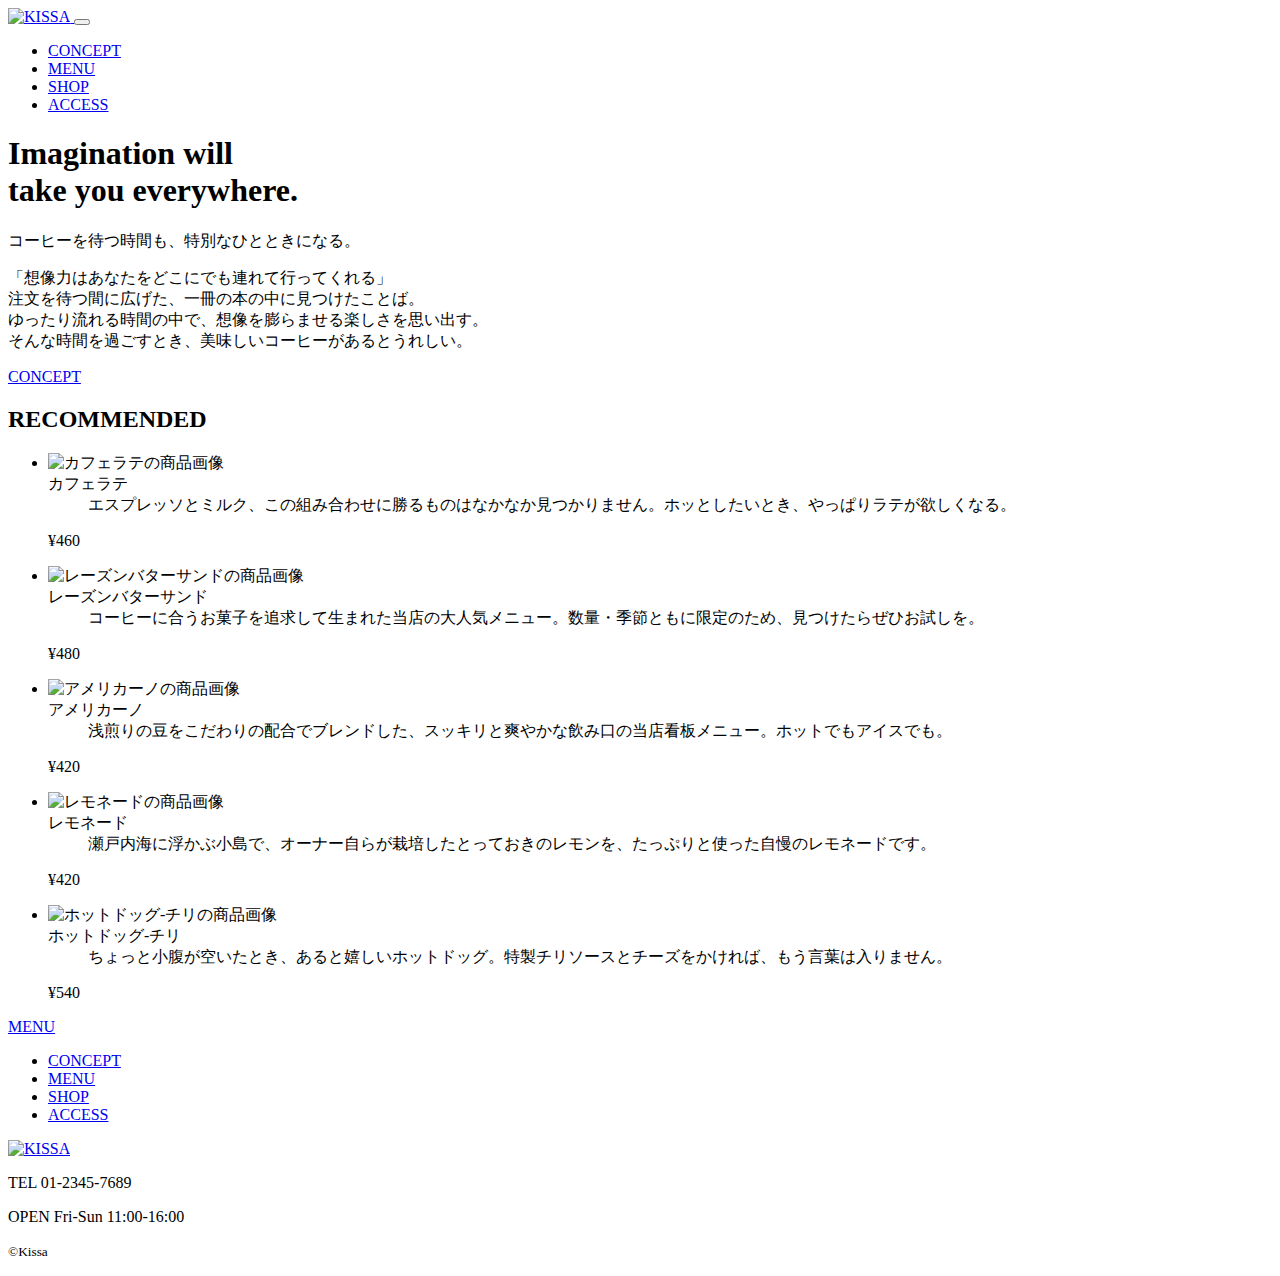
==== index.html @ a7a63be8 "Create index.html" ====
<!DOCTYPE html>
<html>

<head>
  <meta charset="utf-8">
  <title>KISSA official website</title>
  <meta name="description" content="自家焙煎したコーヒーと、思わず長居したくなるような居心地の良い空間を提供するカフェ「KISSA」のウェブサイトです。">
  <meta name="viewport" content="width=device-width">
  <script src="./js/toggle-menu.js"></script>
  <link rel="stylesheet" href="./css/common.css">
  <link rel="stylesheet" href="./css/index.css">
  <link rel="preconnect" href="https://fonts.googleapis.com">
  <link rel="preconnect" href="https://fonts.gstatic.com" crossorigin>
  <link href="https://fonts.googleapis.com/css2?family=DotGothic16&family=Montserrat:wght@700&display=swap"
    rel="stylesheet">
</head>

<body>
  <!-- headerここから -->
  <header class="header">
    <div class="header-inner">
      <a class="header-logo" href="./index.html">
        <img src="./images/common/logo-header.png" alt="KISSA">
      </a>
      <button class="toggle-menu-button"></button>
      <div class="header-site-menu">
        <nav class="site-menu">
          <ul>
            <li><a href="./concept.html">CONCEPT</a></li>
            <li><a href="./menu.html">MENU</a></li>
            <li><a href="./shop.html">SHOP</a></li>
            <li><a href="./access.html">ACCESS</a></li>
          </ul>
        </nav>
      </div>
    </div>
  </header>
  <!-- headerここまで -->

  <!-- mainここから -->
  <main class="main">
    <div class="first-view">
      <div class="first-view-text">
        <h1>Imagination will <br> take you everywhere.</h1>
        <p>コーヒーを待つ時間も、特別なひとときになる。</p>
      </div>
    </div>
    <div class="lead">
      <p>
        「想像力はあなたをどこにでも連れて行ってくれる」<br>注文を待つ間に広げた、一冊の本の中に見つけたことば。<br>ゆったり流れる時間の中で、想像を膨らませる楽しさを思い出す。<br>そんな時間を過ごすとき、美味しいコーヒーがあるとうれしい。
      </p>
      <div class="link-button-area">
        <a class="link-button" href="./concept.html">CONCEPT</a>
      </div>
    </div>
    <div class="recommended">
      <h2>RECOMMENDED</h2>
      <ul class="item-list">
        <li>
          <img src="./images/index/img-item01.jpg" alt="カフェラテの商品画像">
          <dl>
          <dt>カフェラテ</dt>
          <dd>エスプレッソとミルク、この組み合わせに勝るものはなかなか見つかりません。ホッとしたいとき、やっぱりラテが欲しくなる。</dd>
          </dl>
          <p class="price">¥460</p>
        </li>
        <li>
          <img src="./images/index/img-item02.jpg" alt="レーズンバターサンドの商品画像">
          <dl>
          <dt>レーズンバターサンド</dt>
          <dd>コーヒーに合うお菓子を追求して生まれた当店の大人気メニュー。数量・季節ともに限定のため、見つけたらぜひお試しを。</dd>
          </dl>
          <p class="price">¥480</p>
        </li>
        <li>
          <img src="./images/index/img-item03.jpg" alt="アメリカーノの商品画像">
          <dl>
          <dt>アメリカーノ</dt>
          <dd>浅煎りの豆をこだわりの配合でブレンドした、スッキリと爽やかな飲み口の当店看板メニュー。ホットでもアイスでも。</dd>
          </dl>
          <p class="price">¥420</p>
        </li>
        <li>
          <img src="./images/index/img-item04.jpg" alt="レモネードの商品画像">
          <dl>
          <dt>レモネード</dt>
          <dd>瀬戸内海に浮かぶ小島で、オーナー自らが栽培したとっておきのレモンを、たっぷりと使った自慢のレモネードです。</dd>
          </dl>
          <p class="price">¥420</p>
        </li>
        <li>
          <img src="./images/index/img-item05.jpg" alt="ホットドッグ-チリの商品画像">
          <dl>
          <dt>ホットドッグ-チリ</dt>
          <dd>ちょっと小腹が空いたとき、あると嬉しいホットドッグ。特製チリソースとチーズをかければ、もう言葉は入りません。
          </dd>
          </dl>
          <p class="price">¥540</p>
        </li>
      </ul>
      <div class="link-button-area">
        <a class="link-button" href="./menu.html">MENU</a>
      </div>
    </div>
  </main>
  <!-- mainここまで -->
  <!-- footerここから -->
  <footer class="footer">
    <nav class="site-menu">
      <ul>
        <li><a href="./concept.html">CONCEPT</a></li>
        <li><a href="./menu.html">MENU</a></li>
        <li><a href="./shop.html">SHOP</a></li>
        <li><a href="./access.html">ACCESS</a></li>
      </ul>
    </nav>
    <a class="footer-logo" href="./index.html">
      <img src="./images/common/logo-footer.png" alt="KISSA">
    </a>
    <p class="footer-tel">TEL 01-2345-7689</p>
    <p class="footer-time">OPEN Fri-Sun 11:00-16:00</p>
    <p class="copyright"><small>&copy;Kissa</small></p>
  </footer>
  <!-- footerここまで -->
</body>

</html>
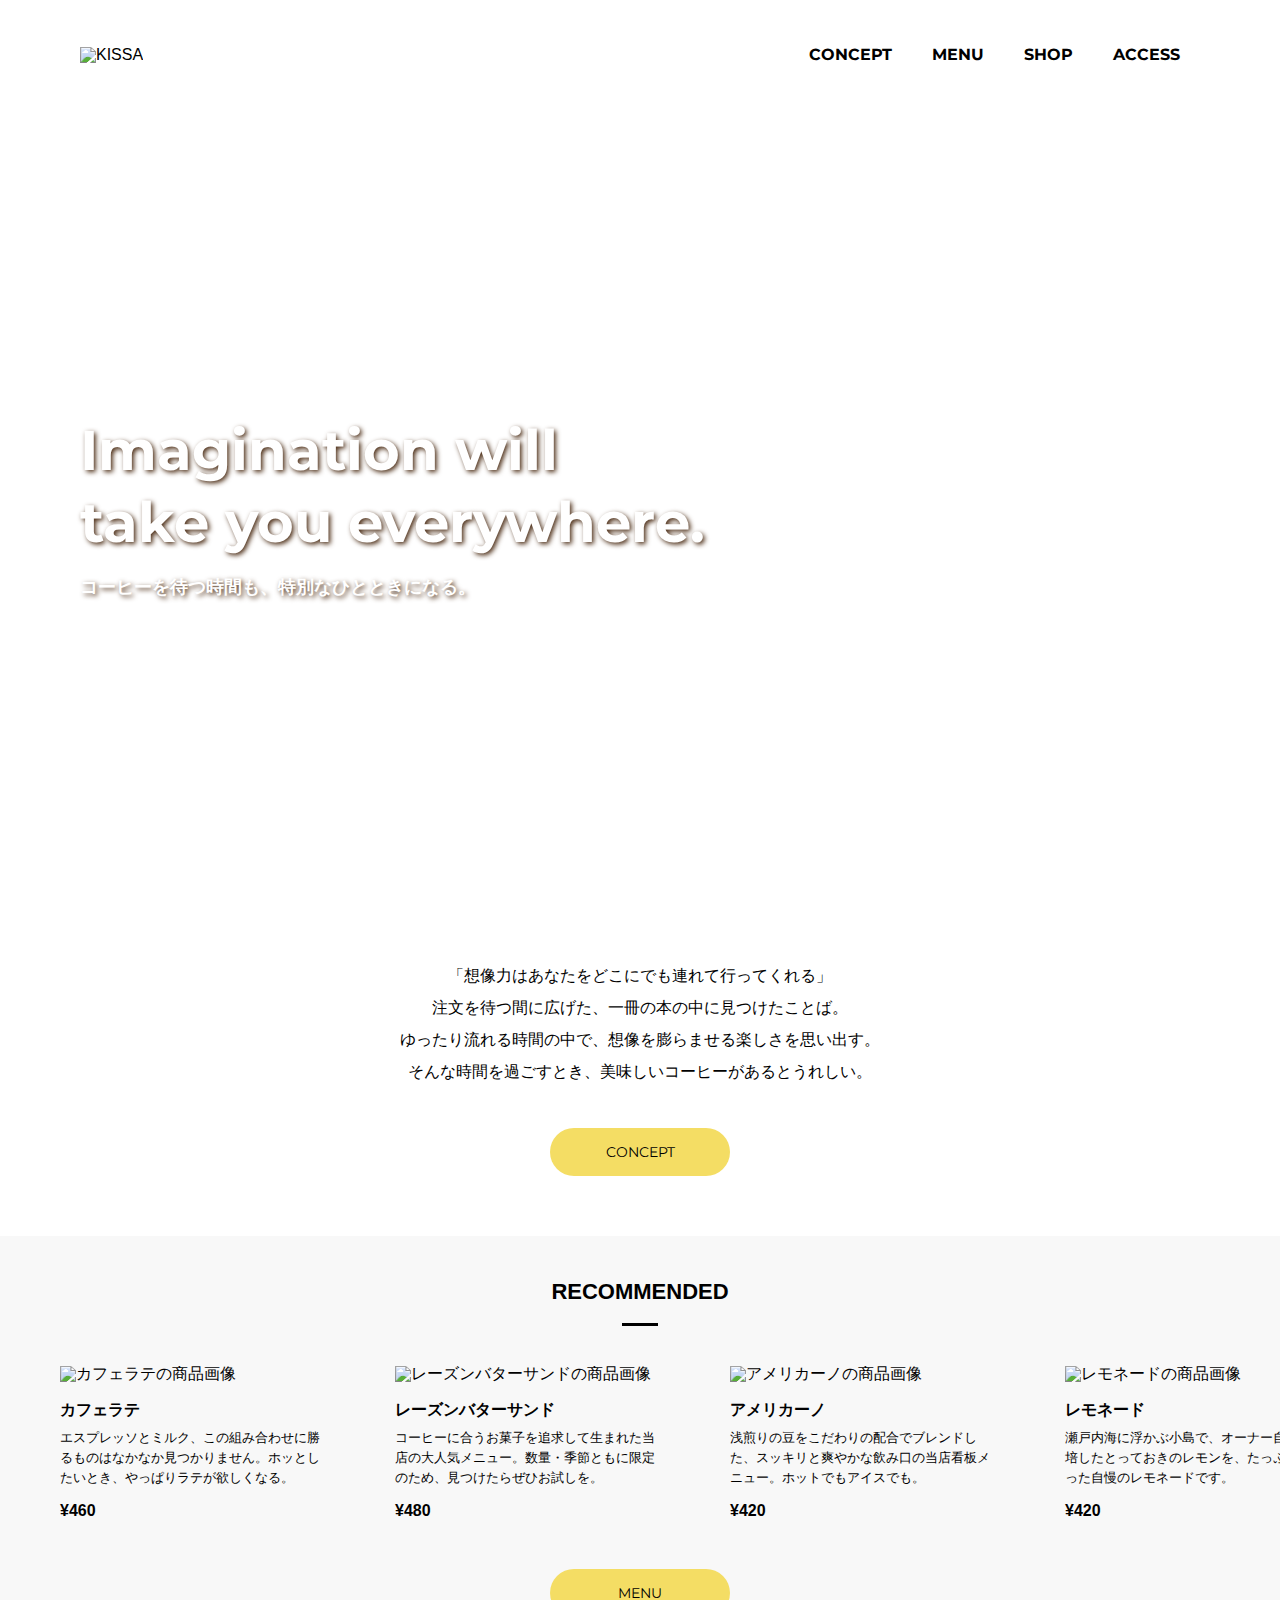
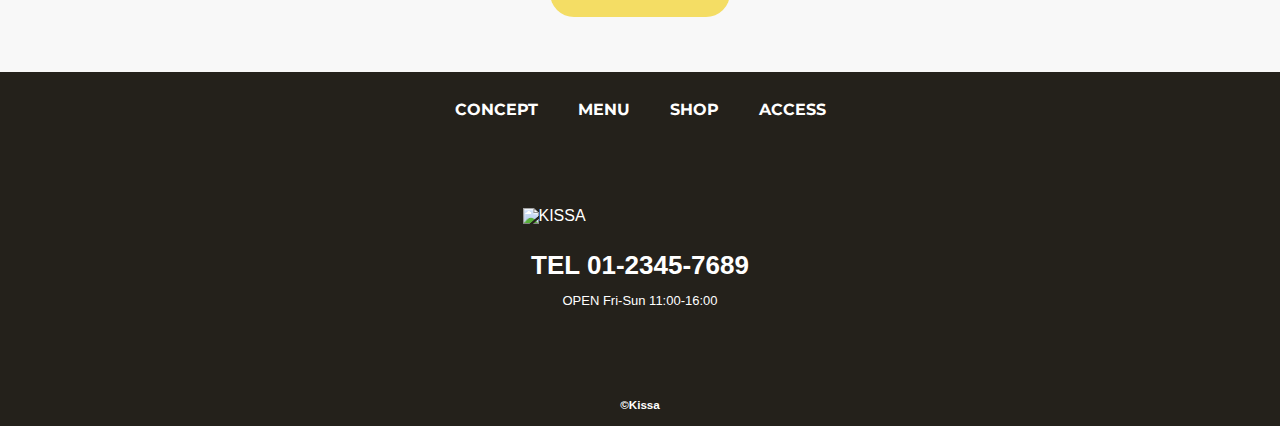
==== commit dc4acb0c: "Update index.html" ====
--- a/index.html
+++ b/index.html
@@ -7,8 +7,8 @@
   <meta name="description" content="自家焙煎したコーヒーと、思わず長居したくなるような居心地の良い空間を提供するカフェ「KISSA」のウェブサイトです。">
   <meta name="viewport" content="width=device-width">
   <script src="./js/toggle-menu.js"></script>
-  <link rel="stylesheet" href="./css/common.css">
-  <link rel="stylesheet" href="./css/index.css">
+  <link rel="stylesheet" href="common.css">
+  <link rel="stylesheet" href="index.css">
   <link rel="preconnect" href="https://fonts.googleapis.com">
   <link rel="preconnect" href="https://fonts.gstatic.com" crossorigin>
   <link href="https://fonts.googleapis.com/css2?family=DotGothic16&family=Montserrat:wght@700&display=swap"
--- a/common.css
+++ b/common.css
@@ -0,0 +1,178 @@
+@charset "utf-8";
+
+*,
+::before,
+::after {
+  padding: 0;
+  margin: 0;
+  box-sizing: border-box;
+}
+
+ul,ol {
+  list-style: none;
+}
+
+a {
+  text-decoration: none;
+  color: inherit;
+}
+
+body {
+  font-family: sans-serif;
+  font-size: 16px;
+  color: #000000;
+  line-height: 1;
+  background-color: #ffffff;
+}
+
+img {
+  max-width: 100%;
+}
+
+.header-inner {
+  max-width: 1200px;
+  height: 110px;
+  margin-left: auto;
+  margin-right: auto;
+  padding-left: 40px;
+  padding-right: 40px;
+  display: flex;
+  justify-content: space-between;
+  align-items: center;
+}
+
+.toggle-menu-button {
+  display: none;
+}
+
+.header-logo {
+  display: block;
+  width: 170px;
+}
+
+.site-menu ul {
+  display: flex;
+}
+
+.site-menu ul li {
+  margin-left: 20px;
+  margin-right: 20px;
+}
+
+.site-menu ul li a {
+    font-family: 'Montserrat', sans-serif;
+    font-weight: bold;
+}
+
+.footer {
+  color: #ffffff;
+  background-color: #24211b;
+  padding-top: 30px;
+  padding-bottom: 15px;
+  display: flex;
+  flex-direction: column;
+  align-items: center;
+}
+
+.footer-logo {
+  display: block;
+  width: 235px;
+  margin-top: 90px;
+}
+
+.footer-tel {
+  font-size: 26px;
+  font-weight: bold;
+  margin-top: 28px;
+}
+
+.footer-time {
+  font-size: 13px;
+  margin-top: 16px;
+}
+
+.copyright {
+  font-size: 14px;
+  font-weight: bold;
+  margin-top: 90px;
+}
+
+@media (max-width: 800px) {
+  .site-menu ul {
+    display: block;
+    text-align: center;
+  }
+  
+  .site-menu li {
+    margin-top: 20px;
+  }
+
+  .header {
+    position: fixed;
+    top: 0;
+    left: 0;
+    right: 0;
+    background-color: #ffffff;
+    height: 50px;
+    z-index: 10;
+    box-shadow: 0 3px 6px rgba(0, 0, 0, 0.1);
+  }
+
+  .header-inner {
+    padding-left: 20px;
+    padding-right: 20px;
+    height: 100%;
+    position: relative;
+  }
+
+  .header-site-menu {
+    position: absolute;
+    top: 100%;
+    left: 0;
+    right: 0;
+    color: #ffffff;
+    background-color: #736E62;
+    padding-top: 30px;
+    padding-bottom: 50px;
+    display: none;
+  }
+  
+  .header-logo {
+    width: 100px;
+  }
+
+  .header-site-menu.is-show {
+    display: block;
+  }
+
+  .toggle-menu-button {
+    display: block;
+    width: 44px;
+    height: 34px;
+    background-image: url(../images/common/icon-menu.png);
+    background-size: 50%;
+    background-position: center;
+    background-repeat: no-repeat;
+    background-color: transparent;
+    border: none;
+    border-radius: 0;
+    outline: none;
+  }
+
+  .main {
+    padding-top: 50px;
+  }
+
+  .footer-logo {
+    margin-top: 60px;
+  }
+
+  .footer-tel {
+    font-size: 20px;
+  }
+
+  .copyright {
+    margin-top: 50px;
+  }
+}
+
--- a/index.css
+++ b/index.css
@@ -0,0 +1,166 @@
+@charset "utf-8";
+
+.first-view {
+  height: calc(100vh - 110px);
+  background-image: url(../images/index/bg-main.jpg);
+  background-repeat: no-repeat;
+  background-position: center center;
+  background-size: cover;
+  display: flex;
+  align-items: center;
+}
+
+.first-view-text {
+  width: 100%;
+  max-width: 1200px;
+  margin-left: auto;
+  margin-right: auto;
+  padding-left: 40px;
+  padding-right: 80px;
+  color: #ffffff;
+  font-weight: bold;
+  text-shadow: 2px 2px 5px #4b2c14;
+}
+
+.first-view-text h1 {
+  font-family: 'Montserrat', sans-serif;
+  font-size: 56px;
+  line-height: 72px;
+} 
+
+.first-view-text p {
+  font-size: 18px;
+  margin-top: 20px;
+}
+
+.lead {
+  max-width: 1200px;
+  margin: 60px auto;
+}
+
+.lead p {
+  line-height: 2;
+  text-align: center;
+}
+
+.link-button-area {
+  text-align: center;
+  margin-top: 40px;
+}
+
+.link-button {
+  background-color: #f4dd64;
+  display: inline-block;
+  min-width: 180px;
+  line-height: 48px;
+  border-radius: 24px;
+  font-family: 'Montserrat', sans-serif;
+  font-size: 14px;
+}
+
+.link-button:hover {
+  background-color: #d8b500;
+}
+
+.recommended {
+  background-color: #f8f8f8;
+  padding-top: 45px;
+  padding-bottom: 55px;
+}
+
+.recommended h2 {
+  font-size: 22px;
+  font-weight: bold;
+  text-align: center;
+}
+
+.recommended h2::after {
+  content: '';
+  display: block;
+  width: 36px;
+  height: 3px;
+  background-color: #000000;
+  margin-top: 20px;
+  margin-left: auto;
+  margin-right: auto;
+}
+
+.item-list {
+  display: flex;
+  padding-top: 40px;
+  padding-bottom: 10px;
+  padding-left: 60px;
+  padding-right: 60px;
+  overflow: scroll;
+}
+
+.item-list li {
+  flex-shrink: 0;
+  width: 260px;
+  margin-left: 75px;
+}
+
+.item-list li:first-child { 
+  margin-left: 0;
+}
+
+.item-list dl {
+  margin-top: 20px;
+}
+
+.item-list dt {
+  font-weight: bold;
+}
+
+.item-list dd {
+  font-size: 13px;
+  line-height: 20px;
+  margin-top: 10px;
+}
+
+.item-list .price {
+  font-weight: bold;
+  margin-top: 15px;
+}
+
+@media (max-width: 800px) {
+  .first-view {
+    height: calc(100vh - 50px);
+    background-image: url(../images/index/bg-main-sp.jpg);
+    align-items: flex-start;
+  }
+
+  .first-view-text {
+    padding-top: 60px;
+    padding-left: 20px;
+  }
+
+  .first-view-text h1 {
+    font-size: 36px;
+    line-height: 48px;
+  }
+
+  .first-view-text p {
+    font-size: 14px;
+    margin-top: 15px;
+  }
+
+  .lead {
+    padding-left: 20px;
+    padding-right: 20px;
+  }
+
+  .lead p {
+    text-align: left;
+  }
+
+  .item-list {
+    padding-left: 20px;
+    padding-right: 20px;
+  }
+
+  .item-list li {
+    width: 220px;
+    margin-left: 30px;
+  }
+}
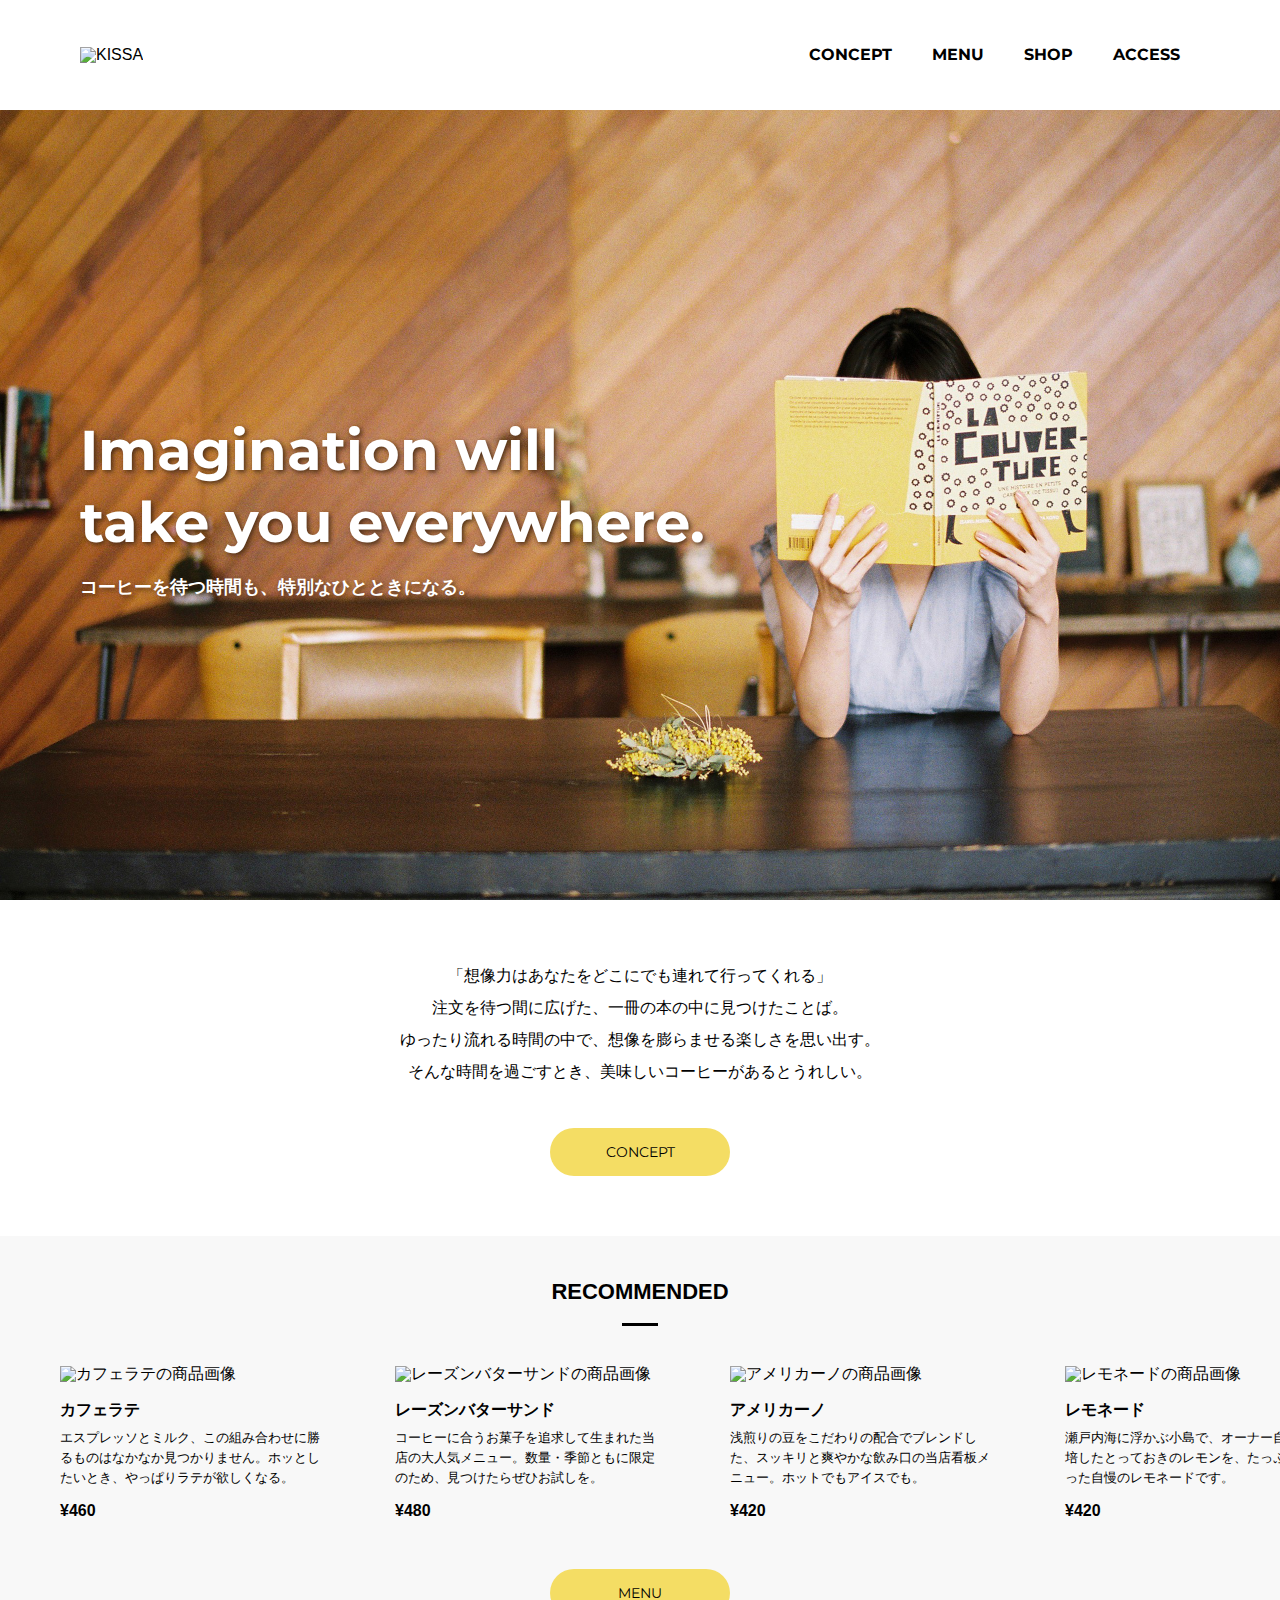
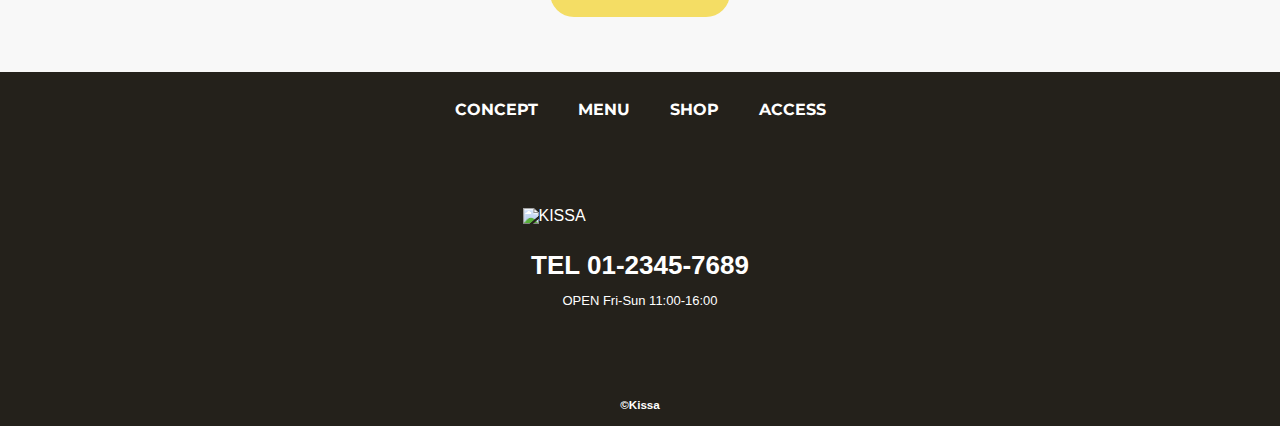
==== commit 06e95fc9: "Update index.html" ====
--- a/index.html
+++ b/index.html
@@ -6,7 +6,7 @@
   <title>KISSA official website</title>
   <meta name="description" content="自家焙煎したコーヒーと、思わず長居したくなるような居心地の良い空間を提供するカフェ「KISSA」のウェブサイトです。">
   <meta name="viewport" content="width=device-width">
-  <script src="./js/toggle-menu.js"></script>
+  <script src="toggle-menu.js"></script>
   <link rel="stylesheet" href="common.css">
   <link rel="stylesheet" href="index.css">
   <link rel="preconnect" href="https://fonts.googleapis.com">
@@ -20,7 +20,7 @@
   <header class="header">
     <div class="header-inner">
       <a class="header-logo" href="./index.html">
-        <img src="./images/common/logo-header.png" alt="KISSA">
+        <img src="https://github.com/ryo19861210/kissa/blob/main/images/common/logo-header.png?raw=true" alt="KISSA">
       </a>
       <button class="toggle-menu-button"></button>
       <div class="header-site-menu">
@@ -57,7 +57,7 @@
       <h2>RECOMMENDED</h2>
       <ul class="item-list">
         <li>
-          <img src="./images/index/img-item01.jpg" alt="カフェラテの商品画像">
+          <img src="https://github.com/ryo19861210/kissa/blob/main/images/index/img-item01.jpg?raw=true" alt="カフェラテの商品画像">
           <dl>
           <dt>カフェラテ</dt>
           <dd>エスプレッソとミルク、この組み合わせに勝るものはなかなか見つかりません。ホッとしたいとき、やっぱりラテが欲しくなる。</dd>
@@ -65,7 +65,7 @@
           <p class="price">¥460</p>
         </li>
         <li>
-          <img src="./images/index/img-item02.jpg" alt="レーズンバターサンドの商品画像">
+          <img src="https://github.com/ryo19861210/kissa/blob/main/images/index/img-item02.jpg?raw=true" alt="レーズンバターサンドの商品画像">
           <dl>
           <dt>レーズンバターサンド</dt>
           <dd>コーヒーに合うお菓子を追求して生まれた当店の大人気メニュー。数量・季節ともに限定のため、見つけたらぜひお試しを。</dd>
@@ -73,7 +73,7 @@
           <p class="price">¥480</p>
         </li>
         <li>
-          <img src="./images/index/img-item03.jpg" alt="アメリカーノの商品画像">
+          <img src="https://github.com/ryo19861210/kissa/blob/main/images/index/img-item03.jpg?raw=true" alt="アメリカーノの商品画像">
           <dl>
           <dt>アメリカーノ</dt>
           <dd>浅煎りの豆をこだわりの配合でブレンドした、スッキリと爽やかな飲み口の当店看板メニュー。ホットでもアイスでも。</dd>
@@ -81,7 +81,7 @@
           <p class="price">¥420</p>
         </li>
         <li>
-          <img src="./images/index/img-item04.jpg" alt="レモネードの商品画像">
+          <img src="https://github.com/ryo19861210/kissa/blob/main/images/index/img-item04.jpg?raw=true" alt="レモネードの商品画像">
           <dl>
           <dt>レモネード</dt>
           <dd>瀬戸内海に浮かぶ小島で、オーナー自らが栽培したとっておきのレモンを、たっぷりと使った自慢のレモネードです。</dd>
@@ -89,7 +89,7 @@
           <p class="price">¥420</p>
         </li>
         <li>
-          <img src="./images/index/img-item05.jpg" alt="ホットドッグ-チリの商品画像">
+          <img src="https://github.com/ryo19861210/kissa/blob/main/images/index/img-item05.jpg?raw=true" alt="ホットドッグ-チリの商品画像">
           <dl>
           <dt>ホットドッグ-チリ</dt>
           <dd>ちょっと小腹が空いたとき、あると嬉しいホットドッグ。特製チリソースとチーズをかければ、もう言葉は入りません。
@@ -115,7 +115,7 @@
       </ul>
     </nav>
     <a class="footer-logo" href="./index.html">
-      <img src="./images/common/logo-footer.png" alt="KISSA">
+      <img src="https://github.com/ryo19861210/kissa/blob/main/images/common/logo-footer.png?raw=true" alt="KISSA">
     </a>
     <p class="footer-tel">TEL 01-2345-7689</p>
     <p class="footer-time">OPEN Fri-Sun 11:00-16:00</p>
